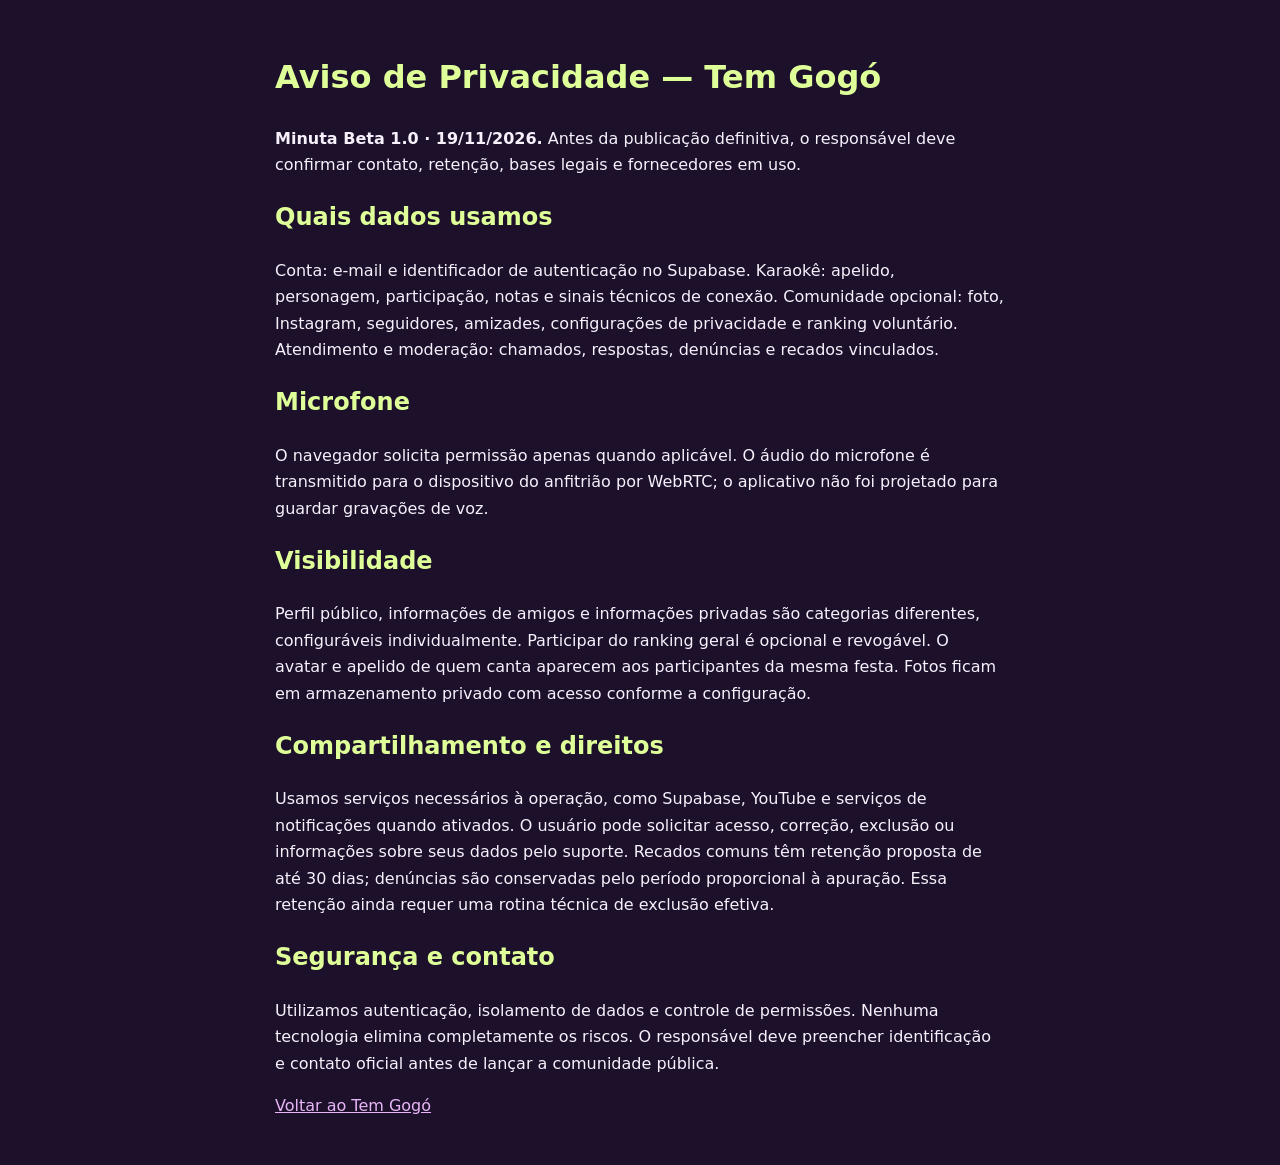
==== privacidade.html @ e73b0701 "Add files via upload" ====
<!doctype html><html lang="pt-BR"><head><meta charset="utf-8"><meta name="viewport" content="width=device-width,initial-scale=1"><title>Tem Gogó · Aviso de Privacidade Beta 1.0</title><style>body{background:#1c102b;color:#f8f0fb;max-width:730px;margin:auto;padding:30px 18px;font:16px/1.65 system-ui}h1,h2{color:#dfff98}a{color:#e8b5f6}</style></head><body><h1>Aviso de Privacidade — Tem Gogó</h1><p><b>Minuta Beta 1.0 · 19/11/2026.</b> Antes da publicação definitiva, o responsável deve confirmar contato, retenção, bases legais e fornecedores em uso.</p><h2>Quais dados usamos</h2><p>Conta: e-mail e identificador de autenticação no Supabase. Karaokê: apelido, personagem, participação, notas e sinais técnicos de conexão. Comunidade opcional: foto, Instagram, seguidores, amizades, configurações de privacidade e ranking voluntário. Atendimento e moderação: chamados, respostas, denúncias e recados vinculados.</p><h2>Microfone</h2><p>O navegador solicita permissão apenas quando aplicável. O áudio do microfone é transmitido para o dispositivo do anfitrião por WebRTC; o aplicativo não foi projetado para guardar gravações de voz.</p><h2>Visibilidade</h2><p>Perfil público, informações de amigos e informações privadas são categorias diferentes, configuráveis individualmente. Participar do ranking geral é opcional e revogável. O avatar e apelido de quem canta aparecem aos participantes da mesma festa. Fotos ficam em armazenamento privado com acesso conforme a configuração.</p><h2>Compartilhamento e direitos</h2><p>Usamos serviços necessários à operação, como Supabase, YouTube e serviços de notificações quando ativados. O usuário pode solicitar acesso, correção, exclusão ou informações sobre seus dados pelo suporte. Recados comuns têm retenção proposta de até 30 dias; denúncias são conservadas pelo período proporcional à apuração. Essa retenção ainda requer uma rotina técnica de exclusão efetiva.</p><h2>Segurança e contato</h2><p>Utilizamos autenticação, isolamento de dados e controle de permissões. Nenhuma tecnologia elimina completamente os riscos. O responsável deve preencher identificação e contato oficial antes de lançar a comunidade pública.</p><p><a href="./index.html">Voltar ao Tem Gogó</a></p></body></html>
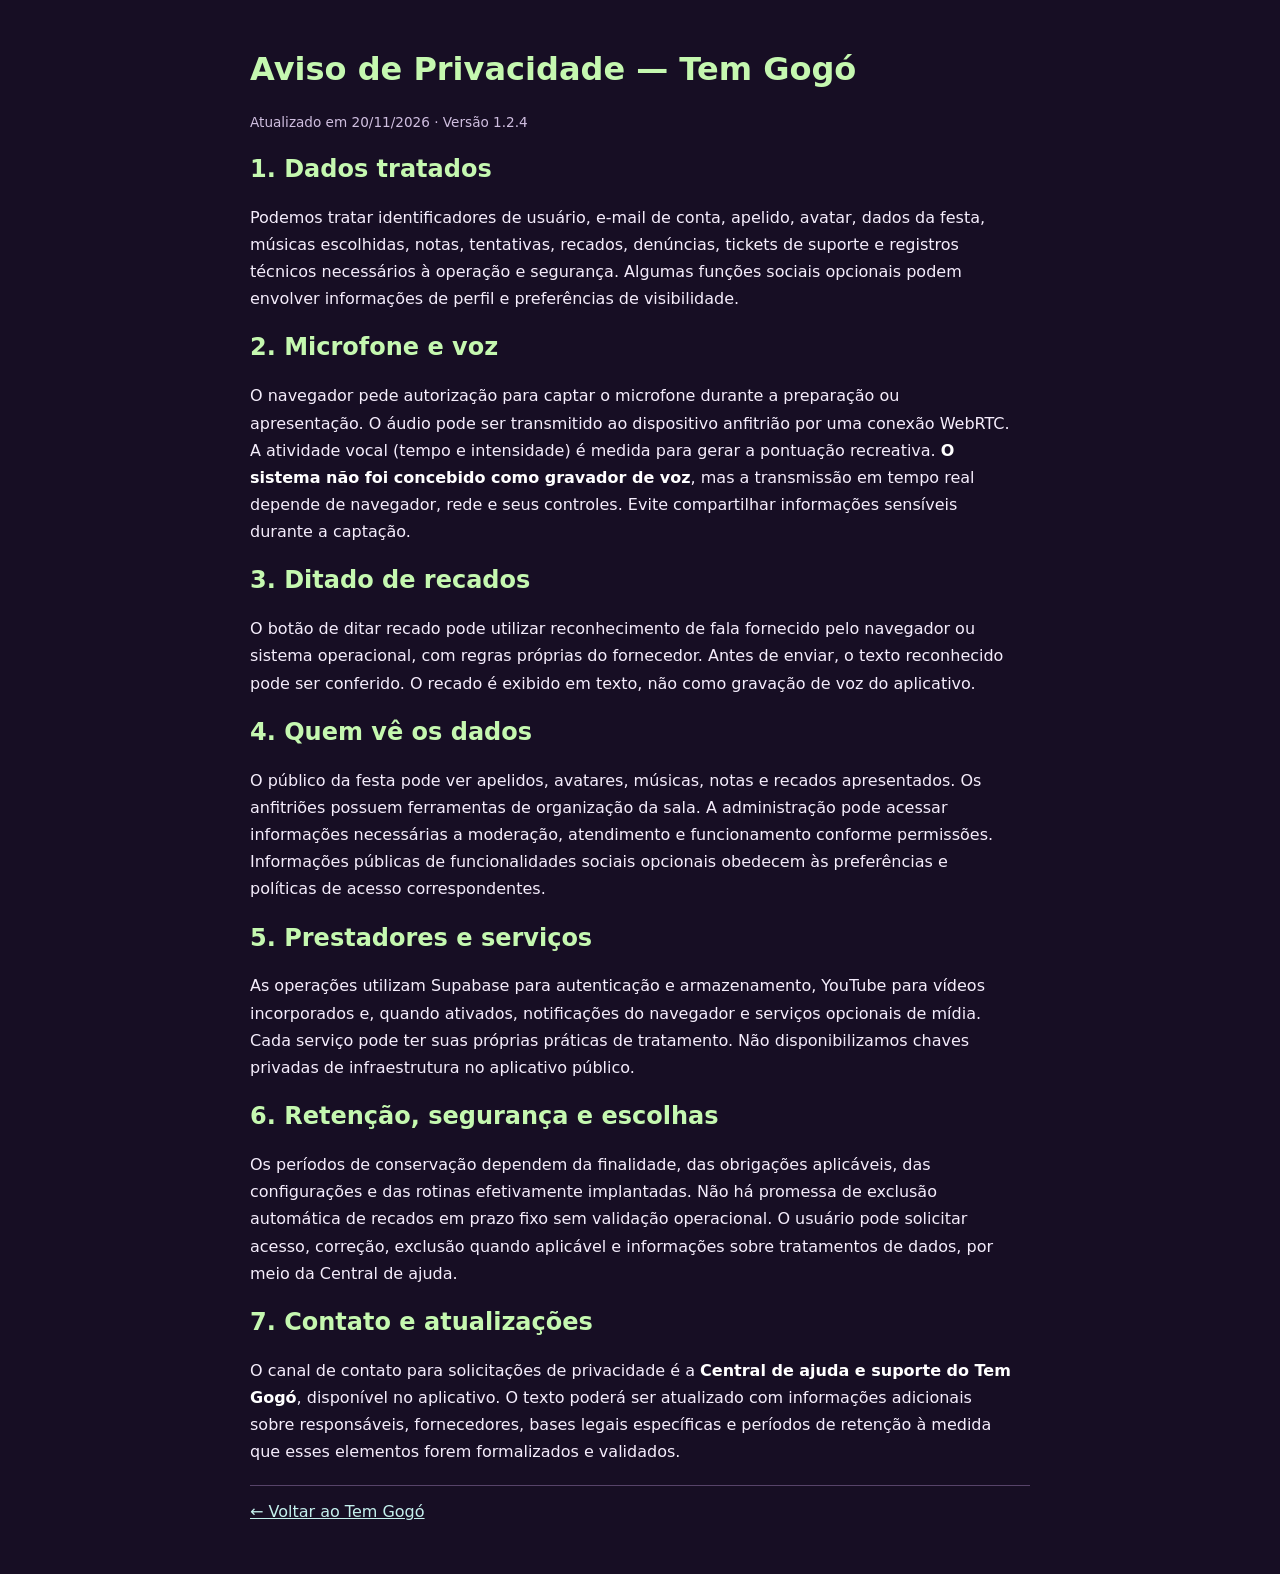
==== commit 5c713163: "Add files via upload" ====
--- a/privacidade.html
+++ b/privacidade.html
@@ -1 +1,7 @@
-<!doctype html><html lang="pt-BR"><head><meta charset="utf-8"><meta name="viewport" content="width=device-width,initial-scale=1"><title>Tem Gogó · Aviso de Privacidade Beta 1.0</title><style>body{background:#1c102b;color:#f8f0fb;max-width:730px;margin:auto;padding:30px 18px;font:16px/1.65 system-ui}h1,h2{color:#dfff98}a{color:#e8b5f6}</style></head><body><h1>Aviso de Privacidade — Tem Gogó</h1><p><b>Minuta Beta 1.0 · 19/11/2026.</b> Antes da publicação definitiva, o responsável deve confirmar contato, retenção, bases legais e fornecedores em uso.</p><h2>Quais dados usamos</h2><p>Conta: e-mail e identificador de autenticação no Supabase. Karaokê: apelido, personagem, participação, notas e sinais técnicos de conexão. Comunidade opcional: foto, Instagram, seguidores, amizades, configurações de privacidade e ranking voluntário. Atendimento e moderação: chamados, respostas, denúncias e recados vinculados.</p><h2>Microfone</h2><p>O navegador solicita permissão apenas quando aplicável. O áudio do microfone é transmitido para o dispositivo do anfitrião por WebRTC; o aplicativo não foi projetado para guardar gravações de voz.</p><h2>Visibilidade</h2><p>Perfil público, informações de amigos e informações privadas são categorias diferentes, configuráveis individualmente. Participar do ranking geral é opcional e revogável. O avatar e apelido de quem canta aparecem aos participantes da mesma festa. Fotos ficam em armazenamento privado com acesso conforme a configuração.</p><h2>Compartilhamento e direitos</h2><p>Usamos serviços necessários à operação, como Supabase, YouTube e serviços de notificações quando ativados. O usuário pode solicitar acesso, correção, exclusão ou informações sobre seus dados pelo suporte. Recados comuns têm retenção proposta de até 30 dias; denúncias são conservadas pelo período proporcional à apuração. Essa retenção ainda requer uma rotina técnica de exclusão efetiva.</p><h2>Segurança e contato</h2><p>Utilizamos autenticação, isolamento de dados e controle de permissões. Nenhuma tecnologia elimina completamente os riscos. O responsável deve preencher identificação e contato oficial antes de lançar a comunidade pública.</p><p><a href="./index.html">Voltar ao Tem Gogó</a></p></body></html>
+<!doctype html><html lang="pt-BR"><head><meta charset="utf-8"><meta name="viewport" content="width=device-width,initial-scale=1"><title>Tem Gogó · Aviso de Privacidade</title><style>body{background:#170e24;color:#f5edfc;max-width:780px;margin:auto;padding:28px 18px;font:16px/1.7 system-ui,-apple-system,sans-serif}h1,h2{color:#c5f8b0;line-height:1.25}a{color:#c4f0ed}p,li{max-width:75ch}.tag{font-size:.85rem;color:#d0bfe0}nav{margin:20px 0;border-top:1px solid #574369;padding-top:12px}strong{color:white}</style></head><body><h1>Aviso de Privacidade — Tem Gogó</h1><p class="tag">Atualizado em 20/11/2026 · Versão 1.2.4</p><h2>1. Dados tratados</h2><p>Podemos tratar identificadores de usuário, e-mail de conta, apelido, avatar, dados da festa, músicas escolhidas, notas, tentativas, recados, denúncias, tickets de suporte e registros técnicos necessários à operação e segurança. Algumas funções sociais opcionais podem envolver informações de perfil e preferências de visibilidade.</p>
+<h2>2. Microfone e voz</h2><p>O navegador pede autorização para captar o microfone durante a preparação ou apresentação. O áudio pode ser transmitido ao dispositivo anfitrião por uma conexão WebRTC. A atividade vocal (tempo e intensidade) é medida para gerar a pontuação recreativa. <strong>O sistema não foi concebido como gravador de voz</strong>, mas a transmissão em tempo real depende de navegador, rede e seus controles. Evite compartilhar informações sensíveis durante a captação.</p>
+<h2>3. Ditado de recados</h2><p>O botão de ditar recado pode utilizar reconhecimento de fala fornecido pelo navegador ou sistema operacional, com regras próprias do fornecedor. Antes de enviar, o texto reconhecido pode ser conferido. O recado é exibido em texto, não como gravação de voz do aplicativo.</p>
+<h2>4. Quem vê os dados</h2><p>O público da festa pode ver apelidos, avatares, músicas, notas e recados apresentados. Os anfitriões possuem ferramentas de organização da sala. A administração pode acessar informações necessárias a moderação, atendimento e funcionamento conforme permissões. Informações públicas de funcionalidades sociais opcionais obedecem às preferências e políticas de acesso correspondentes.</p>
+<h2>5. Prestadores e serviços</h2><p>As operações utilizam Supabase para autenticação e armazenamento, YouTube para vídeos incorporados e, quando ativados, notificações do navegador e serviços opcionais de mídia. Cada serviço pode ter suas próprias práticas de tratamento. Não disponibilizamos chaves privadas de infraestrutura no aplicativo público.</p>
+<h2>6. Retenção, segurança e escolhas</h2><p>Os períodos de conservação dependem da finalidade, das obrigações aplicáveis, das configurações e das rotinas efetivamente implantadas. Não há promessa de exclusão automática de recados em prazo fixo sem validação operacional. O usuário pode solicitar acesso, correção, exclusão quando aplicável e informações sobre tratamentos de dados, por meio da Central de ajuda.</p>
+<h2>7. Contato e atualizações</h2><p>O canal de contato para solicitações de privacidade é a <strong>Central de ajuda e suporte do Tem Gogó</strong>, disponível no aplicativo. O texto poderá ser atualizado com informações adicionais sobre responsáveis, fornecedores, bases legais específicas e períodos de retenção à medida que esses elementos forem formalizados e validados.</p><nav><a href="./index.html">← Voltar ao Tem Gogó</a></nav></body></html>
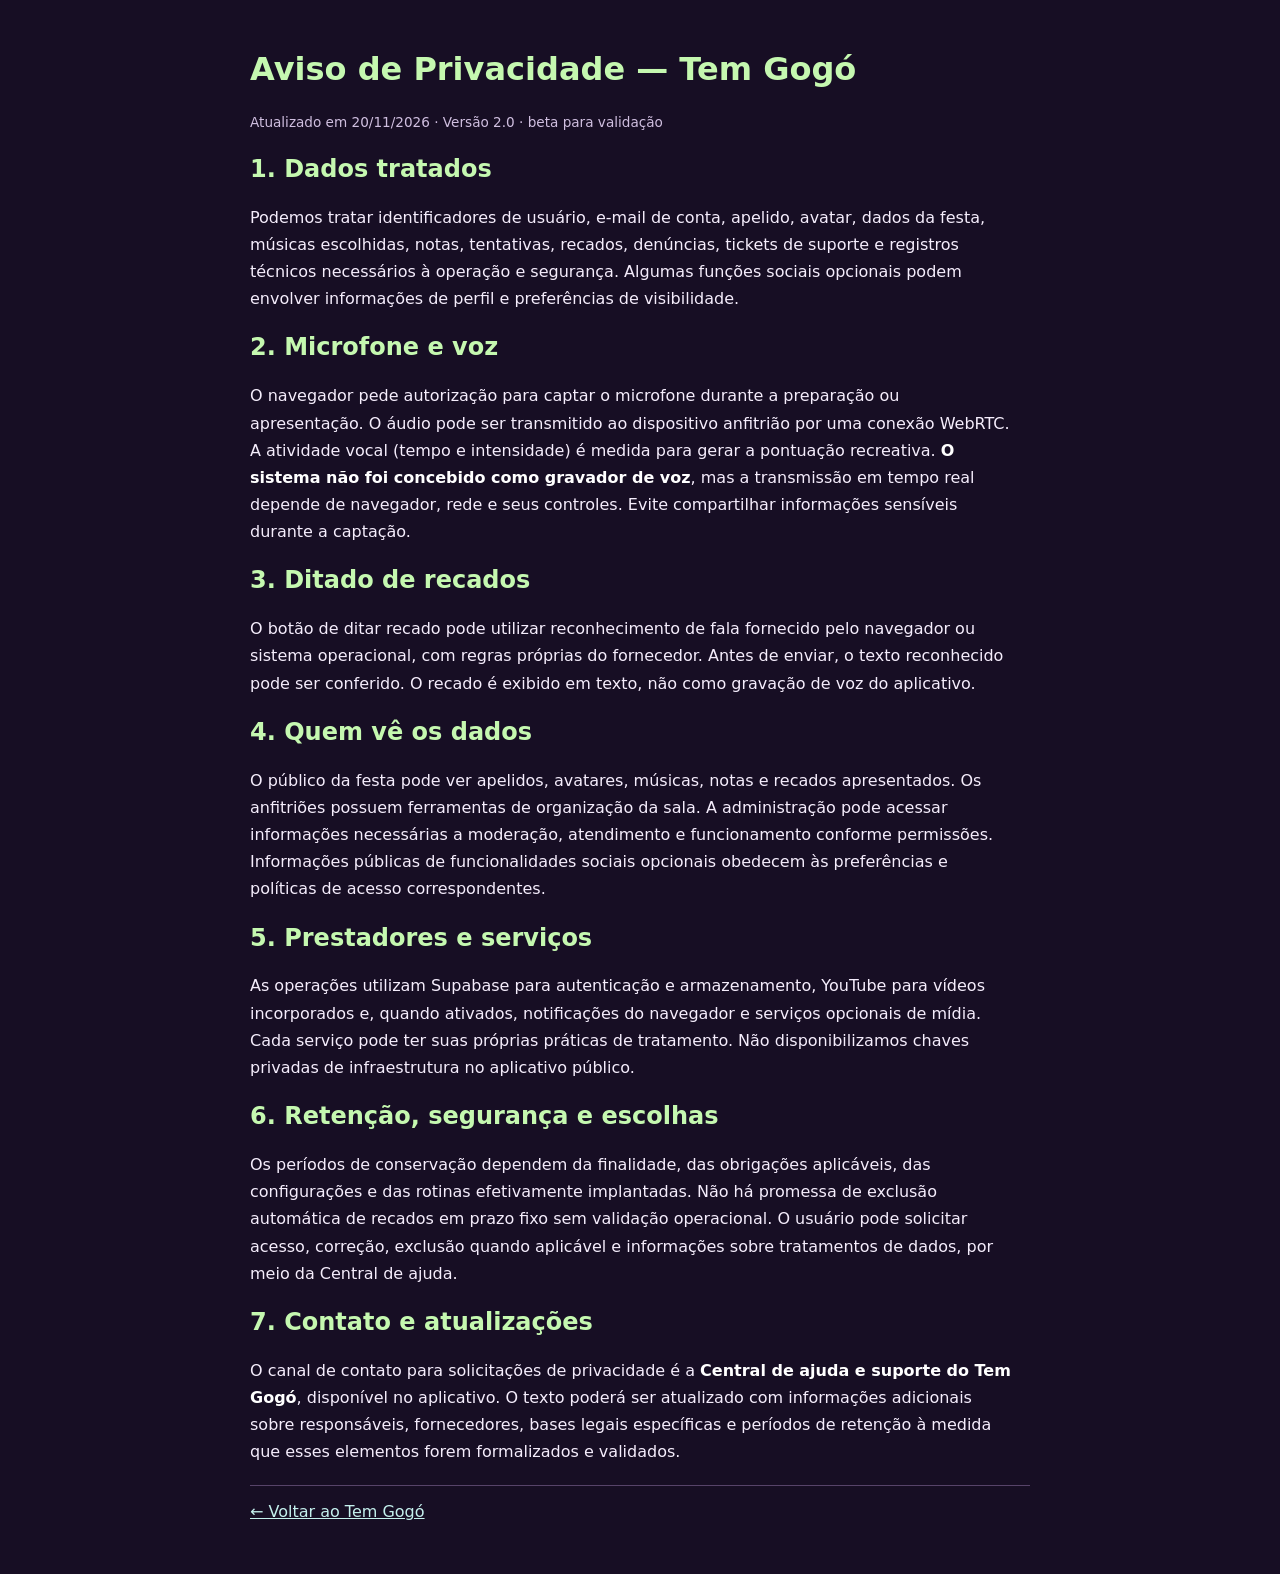
==== commit ac9e4cca: "Add files via upload" ====
--- a/privacidade.html
+++ b/privacidade.html
@@ -1,4 +1,4 @@
-<!doctype html><html lang="pt-BR"><head><meta charset="utf-8"><meta name="viewport" content="width=device-width,initial-scale=1"><title>Tem Gogó · Aviso de Privacidade</title><style>body{background:#170e24;color:#f5edfc;max-width:780px;margin:auto;padding:28px 18px;font:16px/1.7 system-ui,-apple-system,sans-serif}h1,h2{color:#c5f8b0;line-height:1.25}a{color:#c4f0ed}p,li{max-width:75ch}.tag{font-size:.85rem;color:#d0bfe0}nav{margin:20px 0;border-top:1px solid #574369;padding-top:12px}strong{color:white}</style></head><body><h1>Aviso de Privacidade — Tem Gogó</h1><p class="tag">Atualizado em 20/11/2026 · Versão 1.2.4</p><h2>1. Dados tratados</h2><p>Podemos tratar identificadores de usuário, e-mail de conta, apelido, avatar, dados da festa, músicas escolhidas, notas, tentativas, recados, denúncias, tickets de suporte e registros técnicos necessários à operação e segurança. Algumas funções sociais opcionais podem envolver informações de perfil e preferências de visibilidade.</p>
+<!doctype html><html lang="pt-BR"><head><meta charset="utf-8"><meta name="viewport" content="width=device-width,initial-scale=1"><title>Tem Gogó · Aviso de Privacidade</title><style>body{background:#170e24;color:#f5edfc;max-width:780px;margin:auto;padding:28px 18px;font:16px/1.7 system-ui,-apple-system,sans-serif}h1,h2{color:#c5f8b0;line-height:1.25}a{color:#c4f0ed}p,li{max-width:75ch}.tag{font-size:.85rem;color:#d0bfe0}nav{margin:20px 0;border-top:1px solid #574369;padding-top:12px}strong{color:white}</style></head><body><h1>Aviso de Privacidade — Tem Gogó</h1><p class="tag">Atualizado em 20/11/2026 · Versão 2.0 · beta para validação</p><h2>1. Dados tratados</h2><p>Podemos tratar identificadores de usuário, e-mail de conta, apelido, avatar, dados da festa, músicas escolhidas, notas, tentativas, recados, denúncias, tickets de suporte e registros técnicos necessários à operação e segurança. Algumas funções sociais opcionais podem envolver informações de perfil e preferências de visibilidade.</p>
 <h2>2. Microfone e voz</h2><p>O navegador pede autorização para captar o microfone durante a preparação ou apresentação. O áudio pode ser transmitido ao dispositivo anfitrião por uma conexão WebRTC. A atividade vocal (tempo e intensidade) é medida para gerar a pontuação recreativa. <strong>O sistema não foi concebido como gravador de voz</strong>, mas a transmissão em tempo real depende de navegador, rede e seus controles. Evite compartilhar informações sensíveis durante a captação.</p>
 <h2>3. Ditado de recados</h2><p>O botão de ditar recado pode utilizar reconhecimento de fala fornecido pelo navegador ou sistema operacional, com regras próprias do fornecedor. Antes de enviar, o texto reconhecido pode ser conferido. O recado é exibido em texto, não como gravação de voz do aplicativo.</p>
 <h2>4. Quem vê os dados</h2><p>O público da festa pode ver apelidos, avatares, músicas, notas e recados apresentados. Os anfitriões possuem ferramentas de organização da sala. A administração pode acessar informações necessárias a moderação, atendimento e funcionamento conforme permissões. Informações públicas de funcionalidades sociais opcionais obedecem às preferências e políticas de acesso correspondentes.</p>
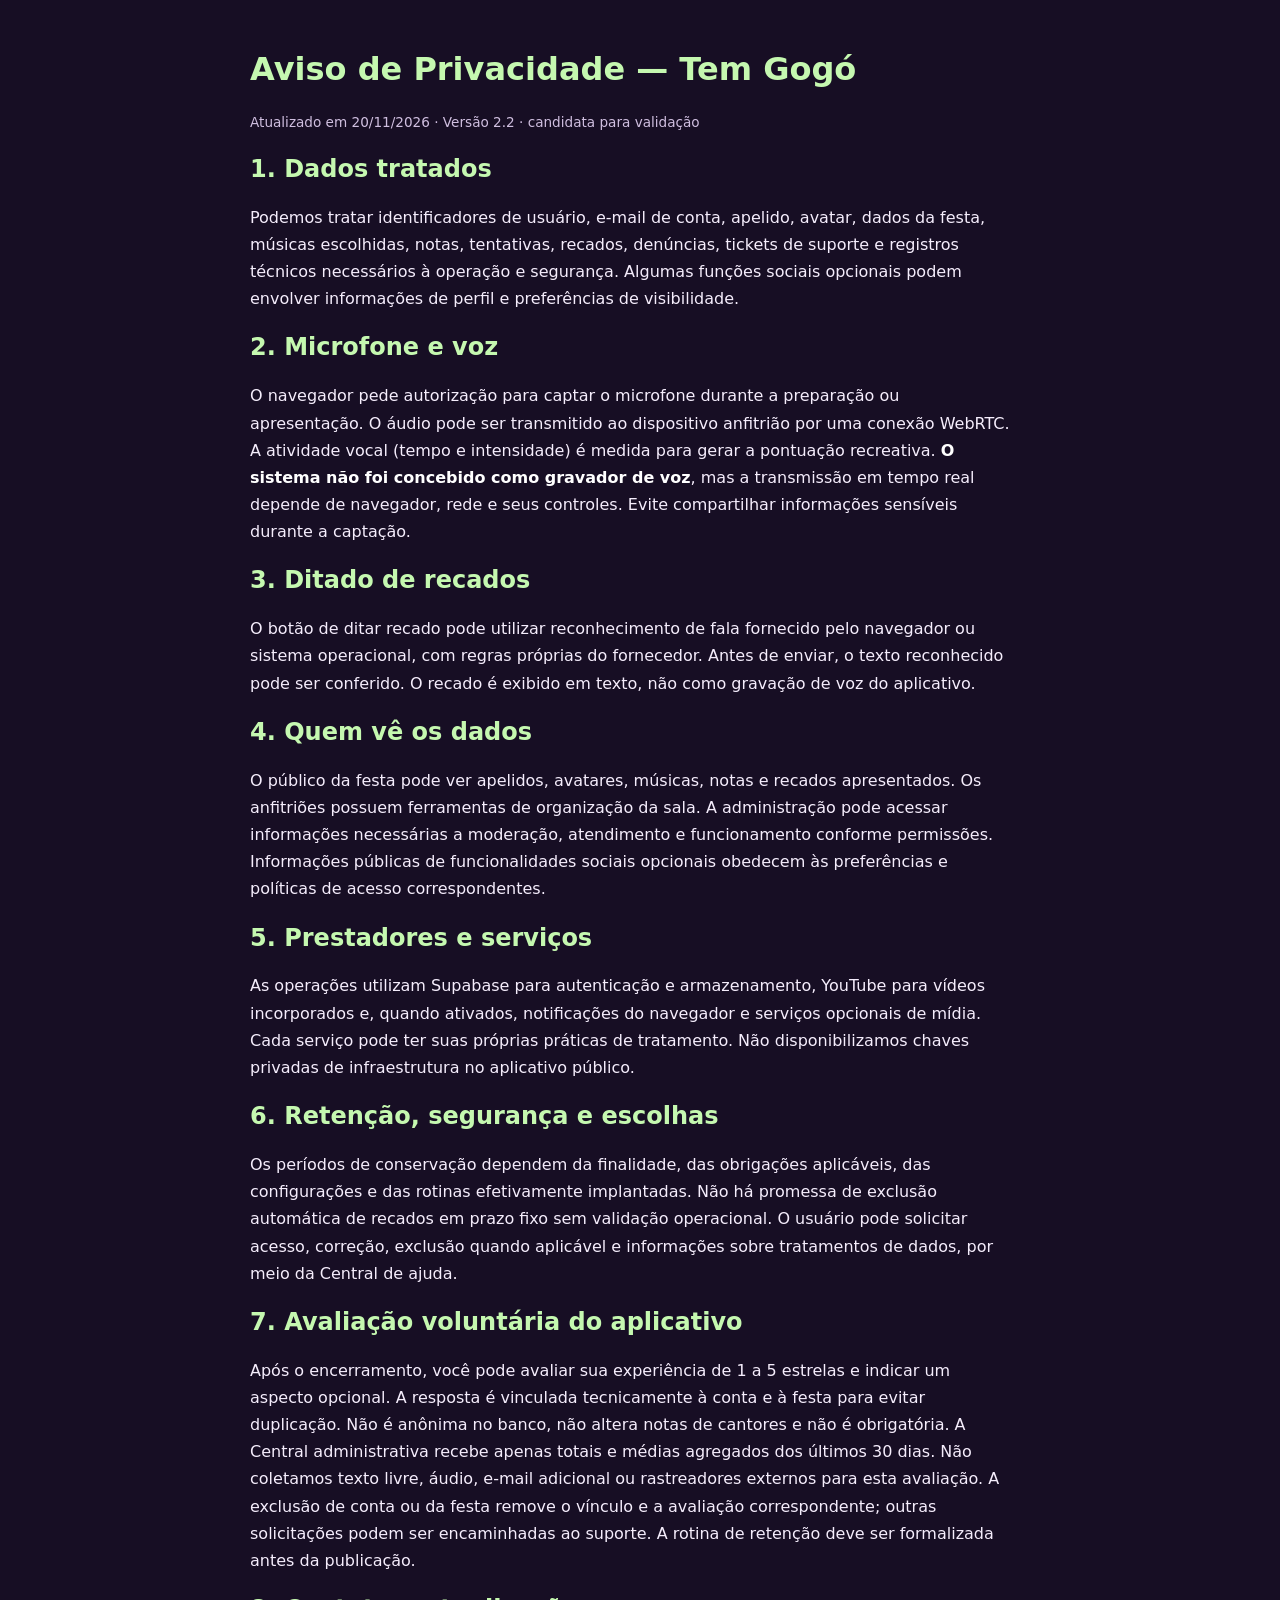
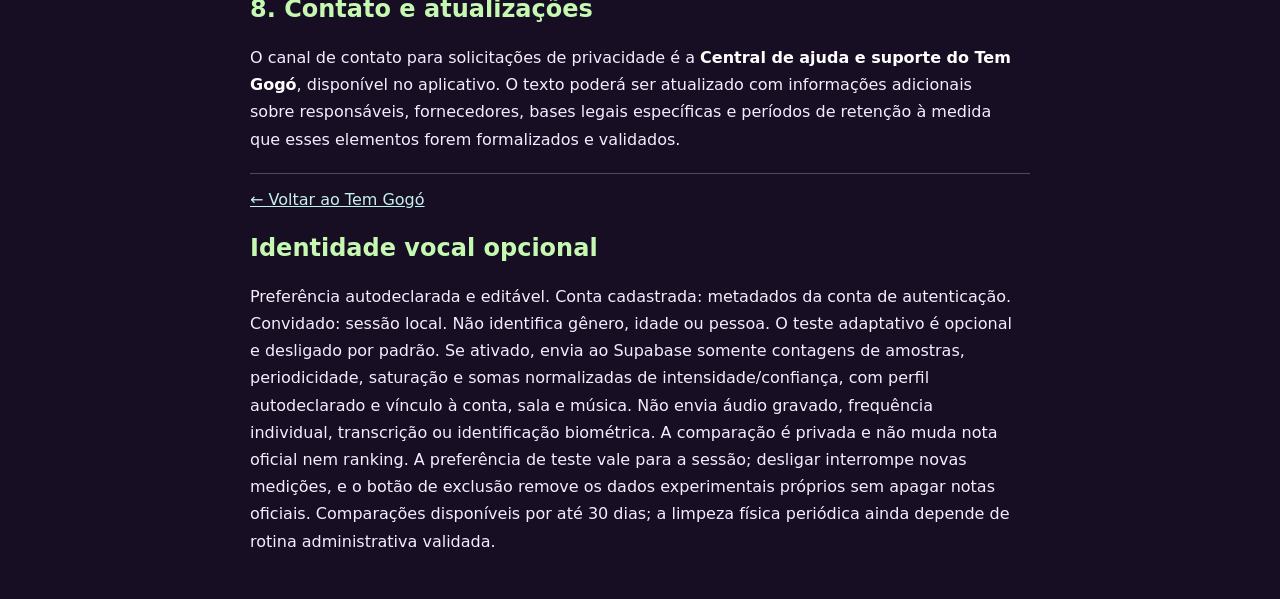
==== commit f125f885: "Add files via upload" ====
--- a/privacidade.html
+++ b/privacidade.html
@@ -1,7 +1,7 @@
-<!doctype html><html lang="pt-BR"><head><meta charset="utf-8"><meta name="viewport" content="width=device-width,initial-scale=1"><title>Tem Gogó · Aviso de Privacidade</title><style>body{background:#170e24;color:#f5edfc;max-width:780px;margin:auto;padding:28px 18px;font:16px/1.7 system-ui,-apple-system,sans-serif}h1,h2{color:#c5f8b0;line-height:1.25}a{color:#c4f0ed}p,li{max-width:75ch}.tag{font-size:.85rem;color:#d0bfe0}nav{margin:20px 0;border-top:1px solid #574369;padding-top:12px}strong{color:white}</style></head><body><h1>Aviso de Privacidade — Tem Gogó</h1><p class="tag">Atualizado em 20/11/2026 · Versão 2.0 · beta para validação</p><h2>1. Dados tratados</h2><p>Podemos tratar identificadores de usuário, e-mail de conta, apelido, avatar, dados da festa, músicas escolhidas, notas, tentativas, recados, denúncias, tickets de suporte e registros técnicos necessários à operação e segurança. Algumas funções sociais opcionais podem envolver informações de perfil e preferências de visibilidade.</p>
+<!doctype html><html lang="pt-BR"><head><meta charset="utf-8"><meta name="viewport" content="width=device-width,initial-scale=1"><title>Tem Gogó · Aviso de Privacidade</title><style>body{background:#170e24;color:#f5edfc;max-width:780px;margin:auto;padding:28px 18px;font:16px/1.7 system-ui,-apple-system,sans-serif}h1,h2{color:#c5f8b0;line-height:1.25}a{color:#c4f0ed}p,li{max-width:75ch}.tag{font-size:.85rem;color:#d0bfe0}nav{margin:20px 0;border-top:1px solid #574369;padding-top:12px}strong{color:white}</style></head><body><h1>Aviso de Privacidade — Tem Gogó</h1><p class="tag">Atualizado em 20/11/2026 · Versão 2.2 · candidata para validação</p><h2>1. Dados tratados</h2><p>Podemos tratar identificadores de usuário, e-mail de conta, apelido, avatar, dados da festa, músicas escolhidas, notas, tentativas, recados, denúncias, tickets de suporte e registros técnicos necessários à operação e segurança. Algumas funções sociais opcionais podem envolver informações de perfil e preferências de visibilidade.</p>
 <h2>2. Microfone e voz</h2><p>O navegador pede autorização para captar o microfone durante a preparação ou apresentação. O áudio pode ser transmitido ao dispositivo anfitrião por uma conexão WebRTC. A atividade vocal (tempo e intensidade) é medida para gerar a pontuação recreativa. <strong>O sistema não foi concebido como gravador de voz</strong>, mas a transmissão em tempo real depende de navegador, rede e seus controles. Evite compartilhar informações sensíveis durante a captação.</p>
 <h2>3. Ditado de recados</h2><p>O botão de ditar recado pode utilizar reconhecimento de fala fornecido pelo navegador ou sistema operacional, com regras próprias do fornecedor. Antes de enviar, o texto reconhecido pode ser conferido. O recado é exibido em texto, não como gravação de voz do aplicativo.</p>
 <h2>4. Quem vê os dados</h2><p>O público da festa pode ver apelidos, avatares, músicas, notas e recados apresentados. Os anfitriões possuem ferramentas de organização da sala. A administração pode acessar informações necessárias a moderação, atendimento e funcionamento conforme permissões. Informações públicas de funcionalidades sociais opcionais obedecem às preferências e políticas de acesso correspondentes.</p>
 <h2>5. Prestadores e serviços</h2><p>As operações utilizam Supabase para autenticação e armazenamento, YouTube para vídeos incorporados e, quando ativados, notificações do navegador e serviços opcionais de mídia. Cada serviço pode ter suas próprias práticas de tratamento. Não disponibilizamos chaves privadas de infraestrutura no aplicativo público.</p>
 <h2>6. Retenção, segurança e escolhas</h2><p>Os períodos de conservação dependem da finalidade, das obrigações aplicáveis, das configurações e das rotinas efetivamente implantadas. Não há promessa de exclusão automática de recados em prazo fixo sem validação operacional. O usuário pode solicitar acesso, correção, exclusão quando aplicável e informações sobre tratamentos de dados, por meio da Central de ajuda.</p>
-<h2>7. Contato e atualizações</h2><p>O canal de contato para solicitações de privacidade é a <strong>Central de ajuda e suporte do Tem Gogó</strong>, disponível no aplicativo. O texto poderá ser atualizado com informações adicionais sobre responsáveis, fornecedores, bases legais específicas e períodos de retenção à medida que esses elementos forem formalizados e validados.</p><nav><a href="./index.html">← Voltar ao Tem Gogó</a></nav></body></html>+<h2>7. Avaliação voluntária do aplicativo</h2><p>Após o encerramento, você pode avaliar sua experiência de 1 a 5 estrelas e indicar um aspecto opcional. A resposta é vinculada tecnicamente à conta e à festa para evitar duplicação. Não é anônima no banco, não altera notas de cantores e não é obrigatória. A Central administrativa recebe apenas totais e médias agregados dos últimos 30 dias. Não coletamos texto livre, áudio, e-mail adicional ou rastreadores externos para esta avaliação. A exclusão de conta ou da festa remove o vínculo e a avaliação correspondente; outras solicitações podem ser encaminhadas ao suporte. A rotina de retenção deve ser formalizada antes da publicação.</p><h2>8. Contato e atualizações</h2><p>O canal de contato para solicitações de privacidade é a <strong>Central de ajuda e suporte do Tem Gogó</strong>, disponível no aplicativo. O texto poderá ser atualizado com informações adicionais sobre responsáveis, fornecedores, bases legais específicas e períodos de retenção à medida que esses elementos forem formalizados e validados.</p><nav><a href="./index.html">← Voltar ao Tem Gogó</a></nav><section><h2>Identidade vocal opcional</h2><p>Preferência autodeclarada e editável. Conta cadastrada: metadados da conta de autenticação. Convidado: sessão local. Não identifica gênero, idade ou pessoa. O teste adaptativo é opcional e desligado por padrão. Se ativado, envia ao Supabase somente contagens de amostras, periodicidade, saturação e somas normalizadas de intensidade/confiança, com perfil autodeclarado e vínculo à conta, sala e música. Não envia áudio gravado, frequência individual, transcrição ou identificação biométrica. A comparação é privada e não muda nota oficial nem ranking. A preferência de teste vale para a sessão; desligar interrompe novas medições, e o botão de exclusão remove os dados experimentais próprios sem apagar notas oficiais. Comparações disponíveis por até 30 dias; a limpeza física periódica ainda depende de rotina administrativa validada.</p></section></body></html>
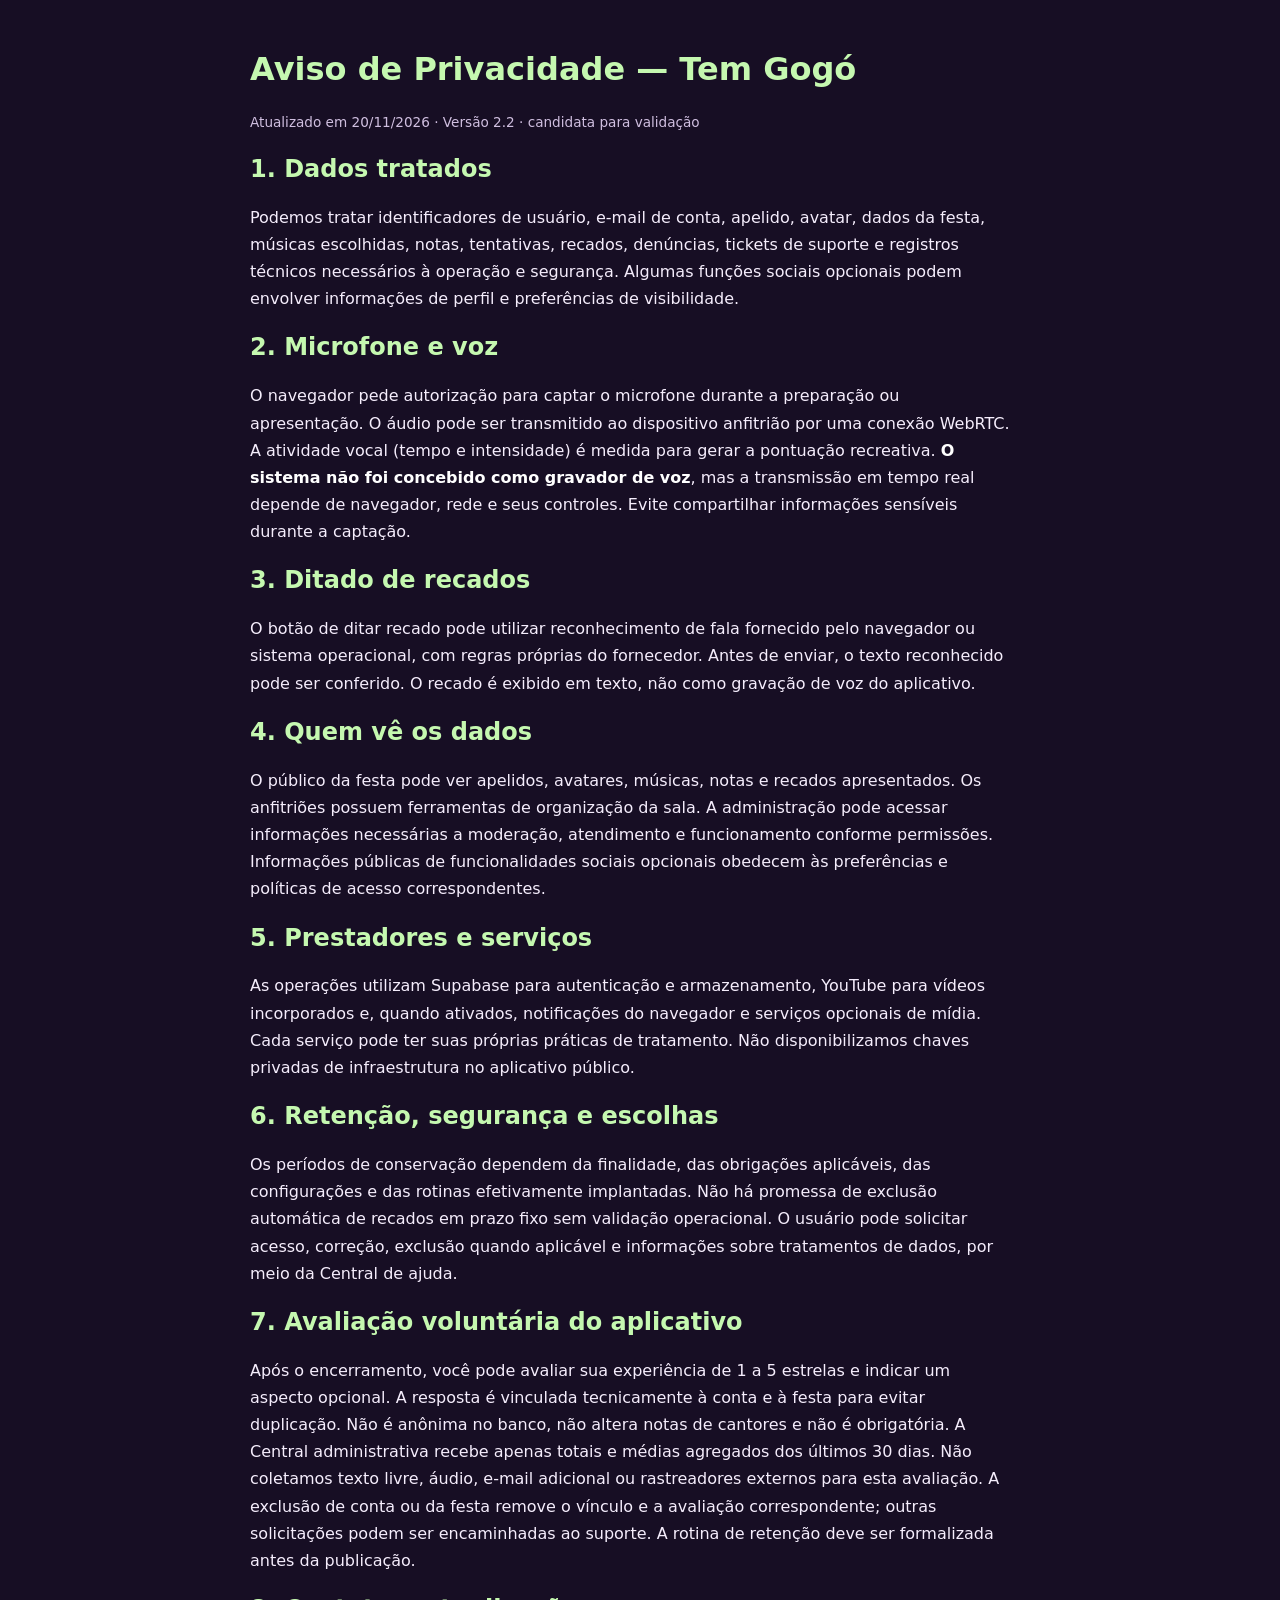
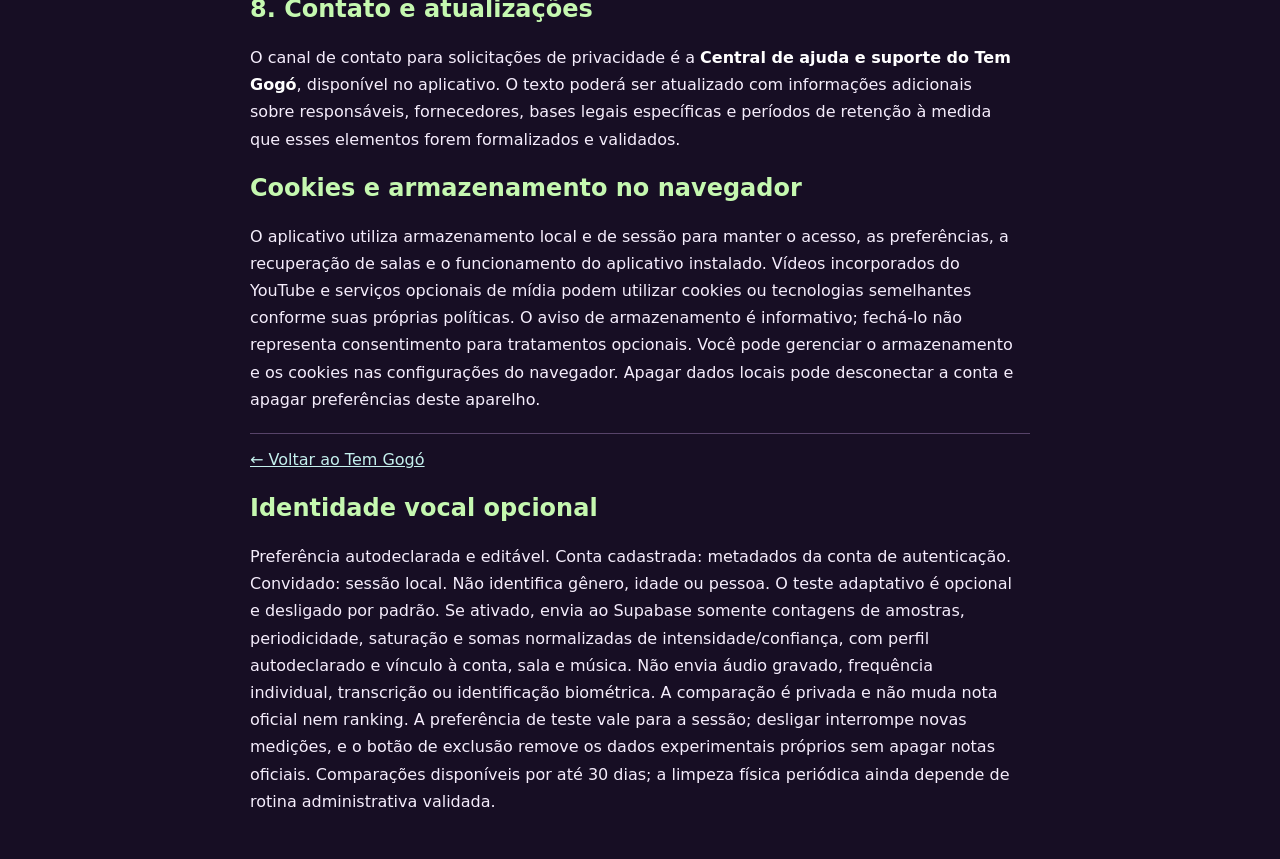
==== commit f0b18096: "R57: iniciar integracao UX, atalhos de sala, navegacao TV e aviso de armazenamento" ====
--- a/privacidade.html
+++ b/privacidade.html
@@ -4,4 +4,4 @@
 <h2>4. Quem vê os dados</h2><p>O público da festa pode ver apelidos, avatares, músicas, notas e recados apresentados. Os anfitriões possuem ferramentas de organização da sala. A administração pode acessar informações necessárias a moderação, atendimento e funcionamento conforme permissões. Informações públicas de funcionalidades sociais opcionais obedecem às preferências e políticas de acesso correspondentes.</p>
 <h2>5. Prestadores e serviços</h2><p>As operações utilizam Supabase para autenticação e armazenamento, YouTube para vídeos incorporados e, quando ativados, notificações do navegador e serviços opcionais de mídia. Cada serviço pode ter suas próprias práticas de tratamento. Não disponibilizamos chaves privadas de infraestrutura no aplicativo público.</p>
 <h2>6. Retenção, segurança e escolhas</h2><p>Os períodos de conservação dependem da finalidade, das obrigações aplicáveis, das configurações e das rotinas efetivamente implantadas. Não há promessa de exclusão automática de recados em prazo fixo sem validação operacional. O usuário pode solicitar acesso, correção, exclusão quando aplicável e informações sobre tratamentos de dados, por meio da Central de ajuda.</p>
-<h2>7. Avaliação voluntária do aplicativo</h2><p>Após o encerramento, você pode avaliar sua experiência de 1 a 5 estrelas e indicar um aspecto opcional. A resposta é vinculada tecnicamente à conta e à festa para evitar duplicação. Não é anônima no banco, não altera notas de cantores e não é obrigatória. A Central administrativa recebe apenas totais e médias agregados dos últimos 30 dias. Não coletamos texto livre, áudio, e-mail adicional ou rastreadores externos para esta avaliação. A exclusão de conta ou da festa remove o vínculo e a avaliação correspondente; outras solicitações podem ser encaminhadas ao suporte. A rotina de retenção deve ser formalizada antes da publicação.</p><h2>8. Contato e atualizações</h2><p>O canal de contato para solicitações de privacidade é a <strong>Central de ajuda e suporte do Tem Gogó</strong>, disponível no aplicativo. O texto poderá ser atualizado com informações adicionais sobre responsáveis, fornecedores, bases legais específicas e períodos de retenção à medida que esses elementos forem formalizados e validados.</p><nav><a href="./index.html">← Voltar ao Tem Gogó</a></nav><section><h2>Identidade vocal opcional</h2><p>Preferência autodeclarada e editável. Conta cadastrada: metadados da conta de autenticação. Convidado: sessão local. Não identifica gênero, idade ou pessoa. O teste adaptativo é opcional e desligado por padrão. Se ativado, envia ao Supabase somente contagens de amostras, periodicidade, saturação e somas normalizadas de intensidade/confiança, com perfil autodeclarado e vínculo à conta, sala e música. Não envia áudio gravado, frequência individual, transcrição ou identificação biométrica. A comparação é privada e não muda nota oficial nem ranking. A preferência de teste vale para a sessão; desligar interrompe novas medições, e o botão de exclusão remove os dados experimentais próprios sem apagar notas oficiais. Comparações disponíveis por até 30 dias; a limpeza física periódica ainda depende de rotina administrativa validada.</p></section></body></html>+<h2>7. Avaliação voluntária do aplicativo</h2><p>Após o encerramento, você pode avaliar sua experiência de 1 a 5 estrelas e indicar um aspecto opcional. A resposta é vinculada tecnicamente à conta e à festa para evitar duplicação. Não é anônima no banco, não altera notas de cantores e não é obrigatória. A Central administrativa recebe apenas totais e médias agregados dos últimos 30 dias. Não coletamos texto livre, áudio, e-mail adicional ou rastreadores externos para esta avaliação. A exclusão de conta ou da festa remove o vínculo e a avaliação correspondente; outras solicitações podem ser encaminhadas ao suporte. A rotina de retenção deve ser formalizada antes da publicação.</p><h2>8. Contato e atualizações</h2><p>O canal de contato para solicitações de privacidade é a <strong>Central de ajuda e suporte do Tem Gogó</strong>, disponível no aplicativo. O texto poderá ser atualizado com informações adicionais sobre responsáveis, fornecedores, bases legais específicas e períodos de retenção à medida que esses elementos forem formalizados e validados.</p><section id="cookies"><h2>Cookies e armazenamento no navegador</h2><p>O aplicativo utiliza armazenamento local e de sessão para manter o acesso, as preferências, a recuperação de salas e o funcionamento do aplicativo instalado. Vídeos incorporados do YouTube e serviços opcionais de mídia podem utilizar cookies ou tecnologias semelhantes conforme suas próprias políticas. O aviso de armazenamento é informativo; fechá-lo não representa consentimento para tratamentos opcionais. Você pode gerenciar o armazenamento e os cookies nas configurações do navegador. Apagar dados locais pode desconectar a conta e apagar preferências deste aparelho.</p></section><nav><a href="./index.html">← Voltar ao Tem Gogó</a></nav><section><h2>Identidade vocal opcional</h2><p>Preferência autodeclarada e editável. Conta cadastrada: metadados da conta de autenticação. Convidado: sessão local. Não identifica gênero, idade ou pessoa. O teste adaptativo é opcional e desligado por padrão. Se ativado, envia ao Supabase somente contagens de amostras, periodicidade, saturação e somas normalizadas de intensidade/confiança, com perfil autodeclarado e vínculo à conta, sala e música. Não envia áudio gravado, frequência individual, transcrição ou identificação biométrica. A comparação é privada e não muda nota oficial nem ranking. A preferência de teste vale para a sessão; desligar interrompe novas medições, e o botão de exclusão remove os dados experimentais próprios sem apagar notas oficiais. Comparações disponíveis por até 30 dias; a limpeza física periódica ainda depende de rotina administrativa validada.</p></section></body></html>
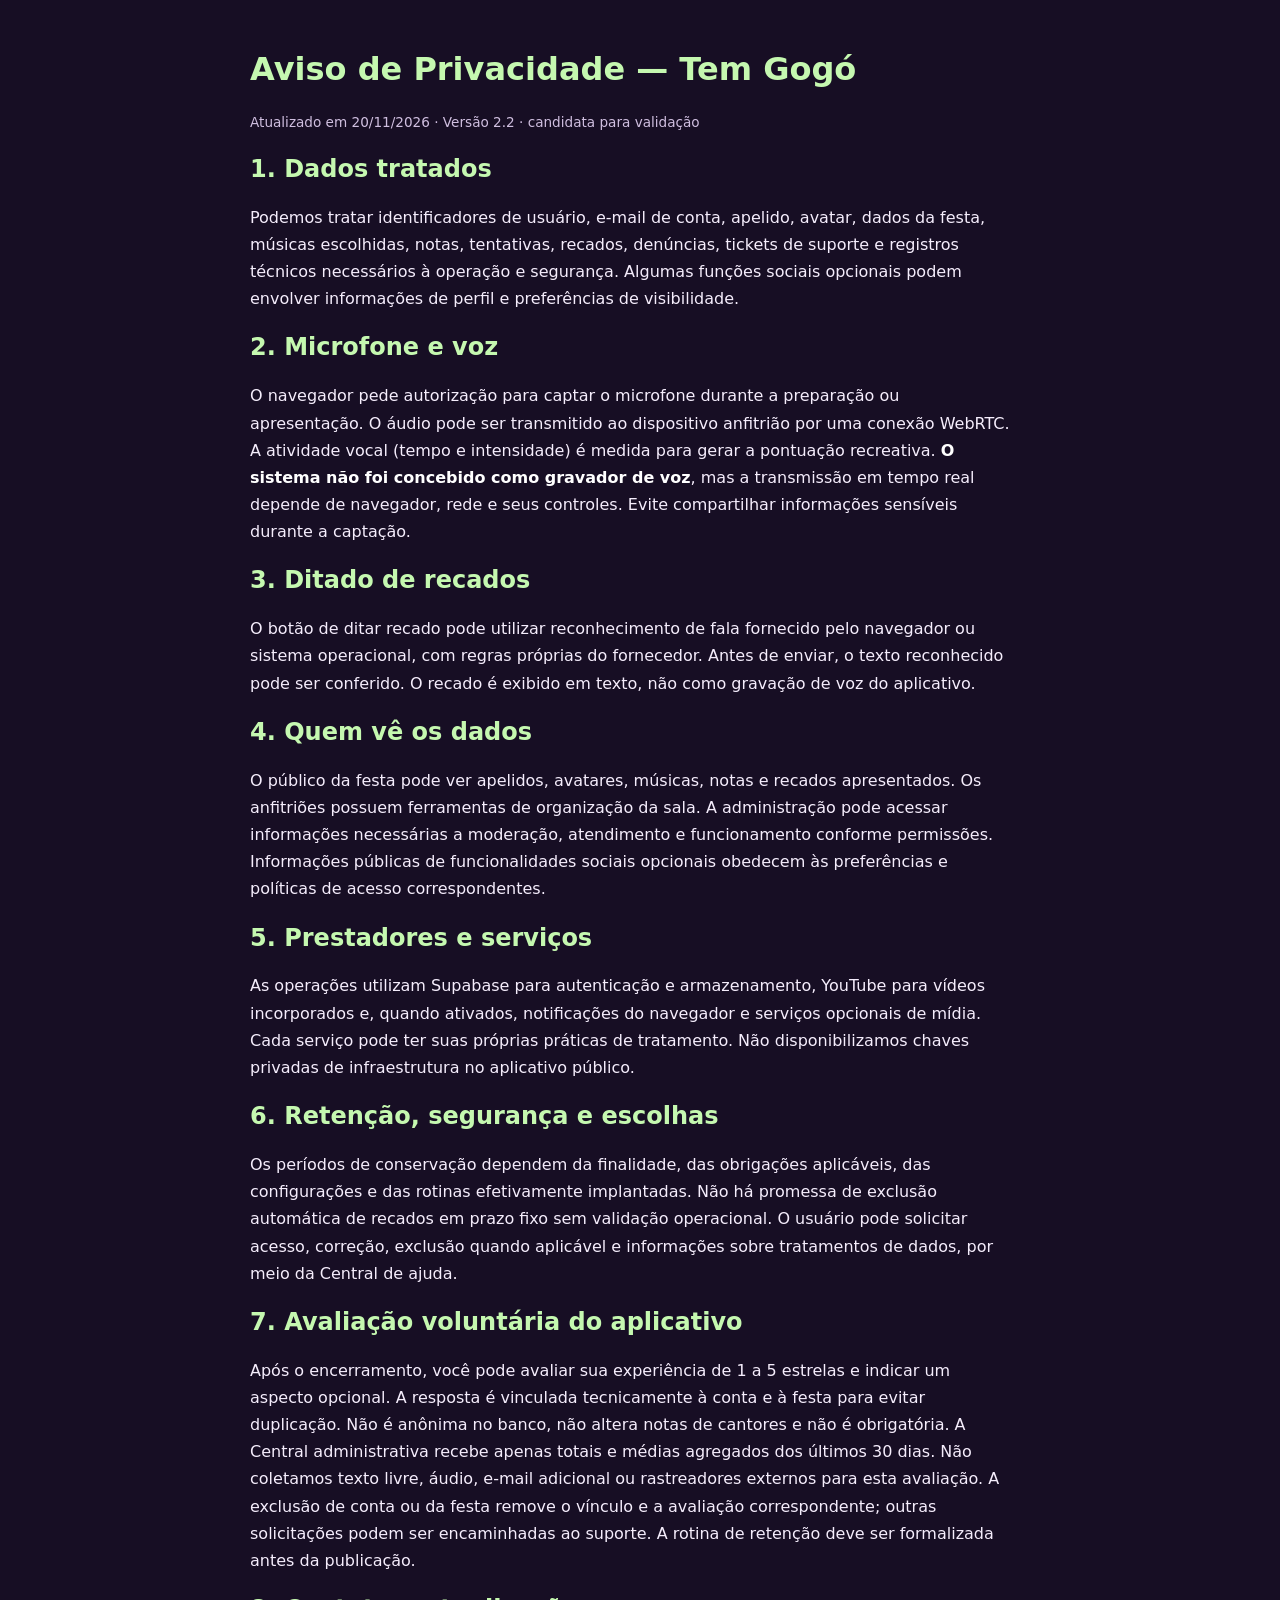
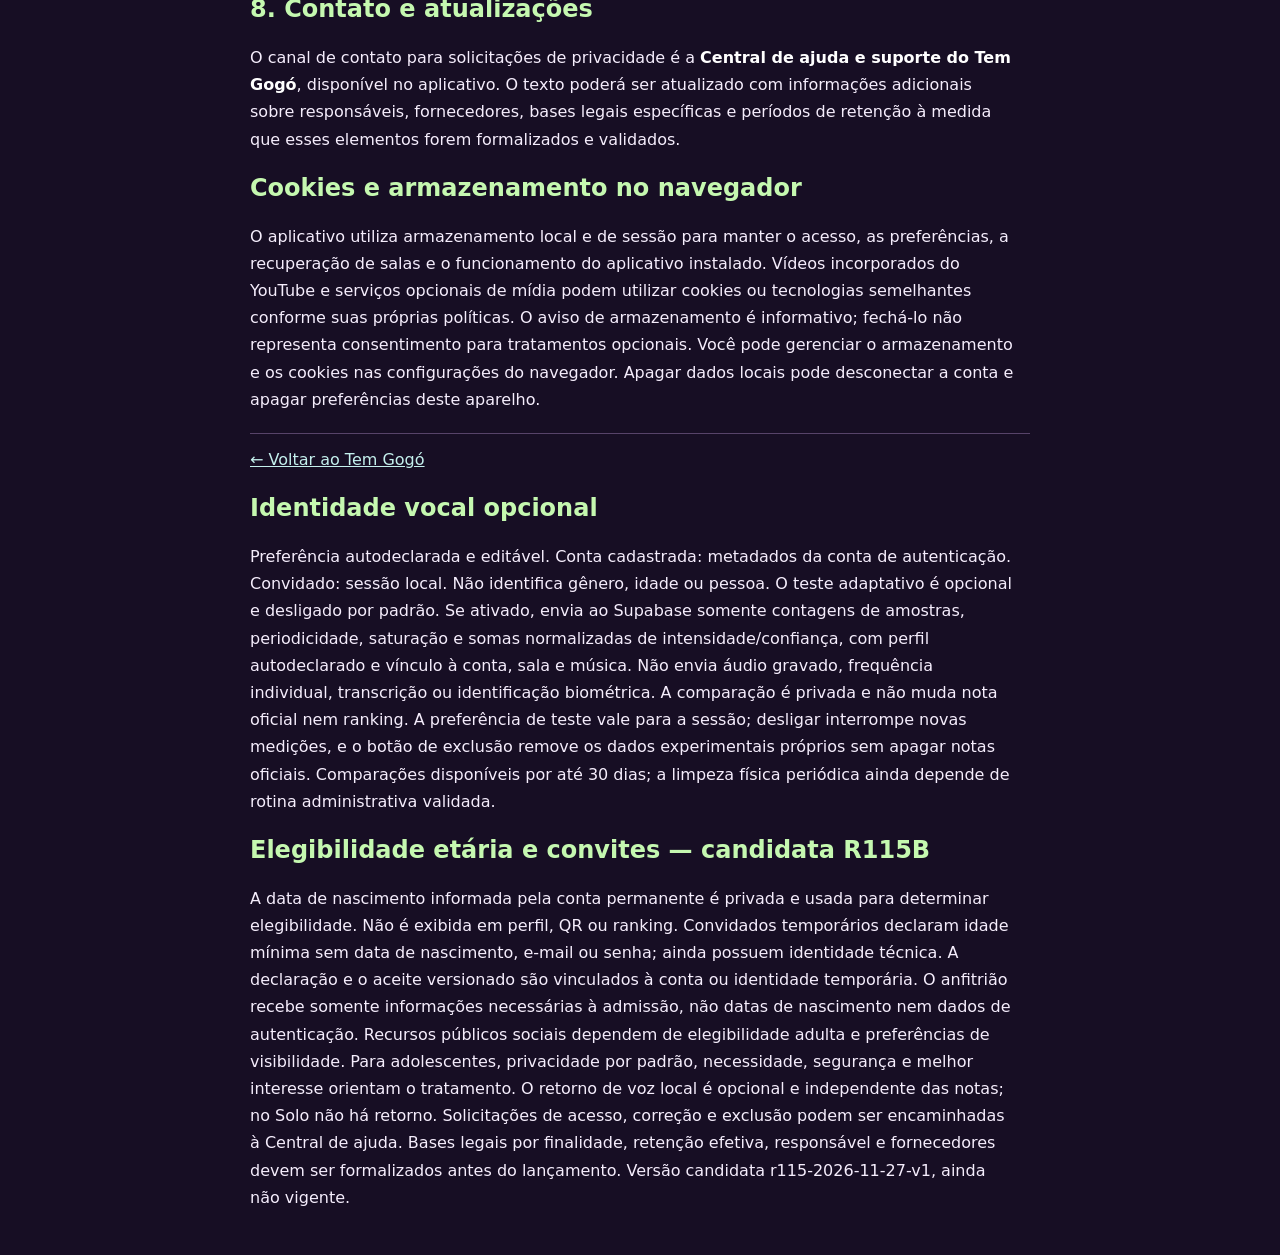
==== commit 7fb8bf9d: "R115B: wire access and battle invitation flows behind disabled flag; candidate legal and cache" ====
--- a/privacidade.html
+++ b/privacidade.html
@@ -4,4 +4,4 @@
 <h2>4. Quem vê os dados</h2><p>O público da festa pode ver apelidos, avatares, músicas, notas e recados apresentados. Os anfitriões possuem ferramentas de organização da sala. A administração pode acessar informações necessárias a moderação, atendimento e funcionamento conforme permissões. Informações públicas de funcionalidades sociais opcionais obedecem às preferências e políticas de acesso correspondentes.</p>
 <h2>5. Prestadores e serviços</h2><p>As operações utilizam Supabase para autenticação e armazenamento, YouTube para vídeos incorporados e, quando ativados, notificações do navegador e serviços opcionais de mídia. Cada serviço pode ter suas próprias práticas de tratamento. Não disponibilizamos chaves privadas de infraestrutura no aplicativo público.</p>
 <h2>6. Retenção, segurança e escolhas</h2><p>Os períodos de conservação dependem da finalidade, das obrigações aplicáveis, das configurações e das rotinas efetivamente implantadas. Não há promessa de exclusão automática de recados em prazo fixo sem validação operacional. O usuário pode solicitar acesso, correção, exclusão quando aplicável e informações sobre tratamentos de dados, por meio da Central de ajuda.</p>
-<h2>7. Avaliação voluntária do aplicativo</h2><p>Após o encerramento, você pode avaliar sua experiência de 1 a 5 estrelas e indicar um aspecto opcional. A resposta é vinculada tecnicamente à conta e à festa para evitar duplicação. Não é anônima no banco, não altera notas de cantores e não é obrigatória. A Central administrativa recebe apenas totais e médias agregados dos últimos 30 dias. Não coletamos texto livre, áudio, e-mail adicional ou rastreadores externos para esta avaliação. A exclusão de conta ou da festa remove o vínculo e a avaliação correspondente; outras solicitações podem ser encaminhadas ao suporte. A rotina de retenção deve ser formalizada antes da publicação.</p><h2>8. Contato e atualizações</h2><p>O canal de contato para solicitações de privacidade é a <strong>Central de ajuda e suporte do Tem Gogó</strong>, disponível no aplicativo. O texto poderá ser atualizado com informações adicionais sobre responsáveis, fornecedores, bases legais específicas e períodos de retenção à medida que esses elementos forem formalizados e validados.</p><section id="cookies"><h2>Cookies e armazenamento no navegador</h2><p>O aplicativo utiliza armazenamento local e de sessão para manter o acesso, as preferências, a recuperação de salas e o funcionamento do aplicativo instalado. Vídeos incorporados do YouTube e serviços opcionais de mídia podem utilizar cookies ou tecnologias semelhantes conforme suas próprias políticas. O aviso de armazenamento é informativo; fechá-lo não representa consentimento para tratamentos opcionais. Você pode gerenciar o armazenamento e os cookies nas configurações do navegador. Apagar dados locais pode desconectar a conta e apagar preferências deste aparelho.</p></section><nav><a href="./index.html">← Voltar ao Tem Gogó</a></nav><section><h2>Identidade vocal opcional</h2><p>Preferência autodeclarada e editável. Conta cadastrada: metadados da conta de autenticação. Convidado: sessão local. Não identifica gênero, idade ou pessoa. O teste adaptativo é opcional e desligado por padrão. Se ativado, envia ao Supabase somente contagens de amostras, periodicidade, saturação e somas normalizadas de intensidade/confiança, com perfil autodeclarado e vínculo à conta, sala e música. Não envia áudio gravado, frequência individual, transcrição ou identificação biométrica. A comparação é privada e não muda nota oficial nem ranking. A preferência de teste vale para a sessão; desligar interrompe novas medições, e o botão de exclusão remove os dados experimentais próprios sem apagar notas oficiais. Comparações disponíveis por até 30 dias; a limpeza física periódica ainda depende de rotina administrativa validada.</p></section></body></html>+<h2>7. Avaliação voluntária do aplicativo</h2><p>Após o encerramento, você pode avaliar sua experiência de 1 a 5 estrelas e indicar um aspecto opcional. A resposta é vinculada tecnicamente à conta e à festa para evitar duplicação. Não é anônima no banco, não altera notas de cantores e não é obrigatória. A Central administrativa recebe apenas totais e médias agregados dos últimos 30 dias. Não coletamos texto livre, áudio, e-mail adicional ou rastreadores externos para esta avaliação. A exclusão de conta ou da festa remove o vínculo e a avaliação correspondente; outras solicitações podem ser encaminhadas ao suporte. A rotina de retenção deve ser formalizada antes da publicação.</p><h2>8. Contato e atualizações</h2><p>O canal de contato para solicitações de privacidade é a <strong>Central de ajuda e suporte do Tem Gogó</strong>, disponível no aplicativo. O texto poderá ser atualizado com informações adicionais sobre responsáveis, fornecedores, bases legais específicas e períodos de retenção à medida que esses elementos forem formalizados e validados.</p><section id="cookies"><h2>Cookies e armazenamento no navegador</h2><p>O aplicativo utiliza armazenamento local e de sessão para manter o acesso, as preferências, a recuperação de salas e o funcionamento do aplicativo instalado. Vídeos incorporados do YouTube e serviços opcionais de mídia podem utilizar cookies ou tecnologias semelhantes conforme suas próprias políticas. O aviso de armazenamento é informativo; fechá-lo não representa consentimento para tratamentos opcionais. Você pode gerenciar o armazenamento e os cookies nas configurações do navegador. Apagar dados locais pode desconectar a conta e apagar preferências deste aparelho.</p></section><nav><a href="./index.html">← Voltar ao Tem Gogó</a></nav><section><h2>Identidade vocal opcional</h2><p>Preferência autodeclarada e editável. Conta cadastrada: metadados da conta de autenticação. Convidado: sessão local. Não identifica gênero, idade ou pessoa. O teste adaptativo é opcional e desligado por padrão. Se ativado, envia ao Supabase somente contagens de amostras, periodicidade, saturação e somas normalizadas de intensidade/confiança, com perfil autodeclarado e vínculo à conta, sala e música. Não envia áudio gravado, frequência individual, transcrição ou identificação biométrica. A comparação é privada e não muda nota oficial nem ranking. A preferência de teste vale para a sessão; desligar interrompe novas medições, e o botão de exclusão remove os dados experimentais próprios sem apagar notas oficiais. Comparações disponíveis por até 30 dias; a limpeza física periódica ainda depende de rotina administrativa validada.</p></section><section><h2>Elegibilidade etária e convites — candidata R115B</h2><p>A data de nascimento informada pela conta permanente é privada e usada para determinar elegibilidade. Não é exibida em perfil, QR ou ranking. Convidados temporários declaram idade mínima sem data de nascimento, e-mail ou senha; ainda possuem identidade técnica. A declaração e o aceite versionado são vinculados à conta ou identidade temporária. O anfitrião recebe somente informações necessárias à admissão, não datas de nascimento nem dados de autenticação. Recursos públicos sociais dependem de elegibilidade adulta e preferências de visibilidade. Para adolescentes, privacidade por padrão, necessidade, segurança e melhor interesse orientam o tratamento. O retorno de voz local é opcional e independente das notas; no Solo não há retorno. Solicitações de acesso, correção e exclusão podem ser encaminhadas à Central de ajuda. Bases legais por finalidade, retenção efetiva, responsável e fornecedores devem ser formalizados antes do lançamento. Versão candidata r115-2026-11-27-v1, ainda não vigente.</p></section></body></html>
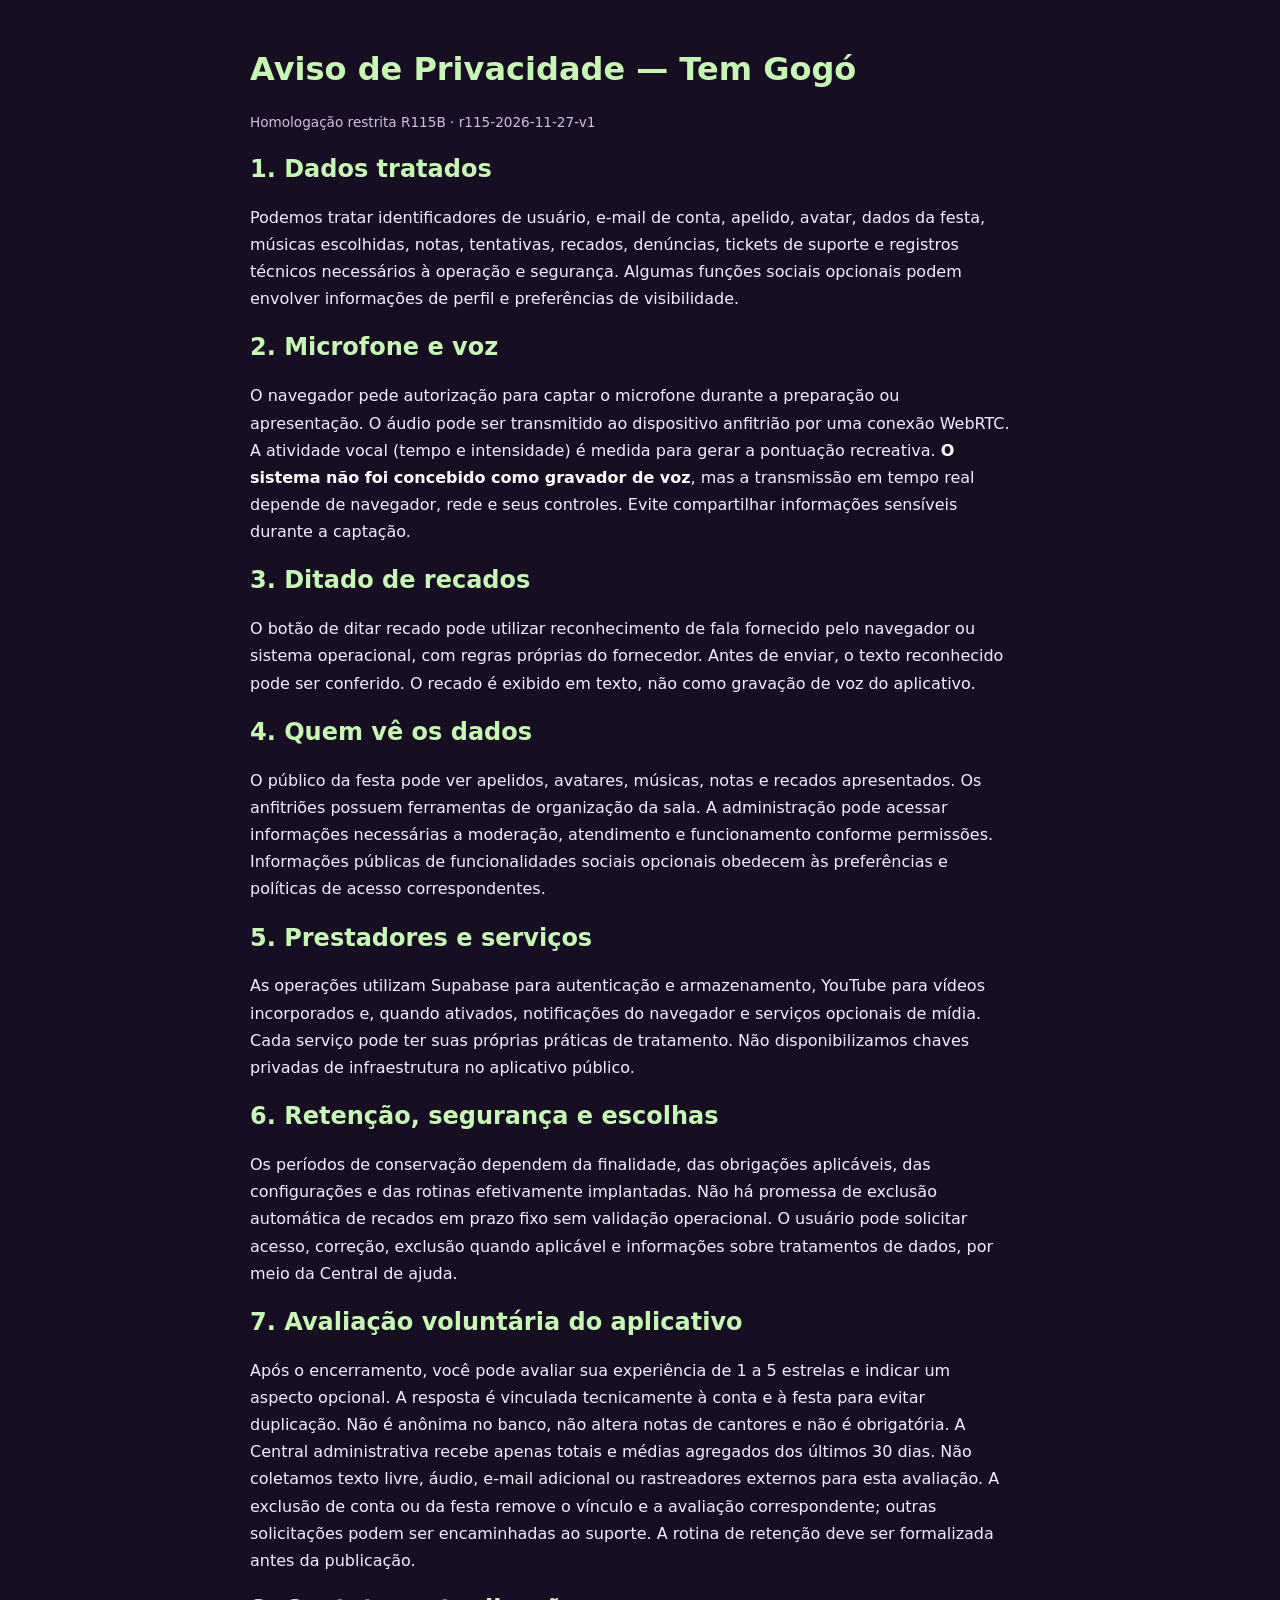
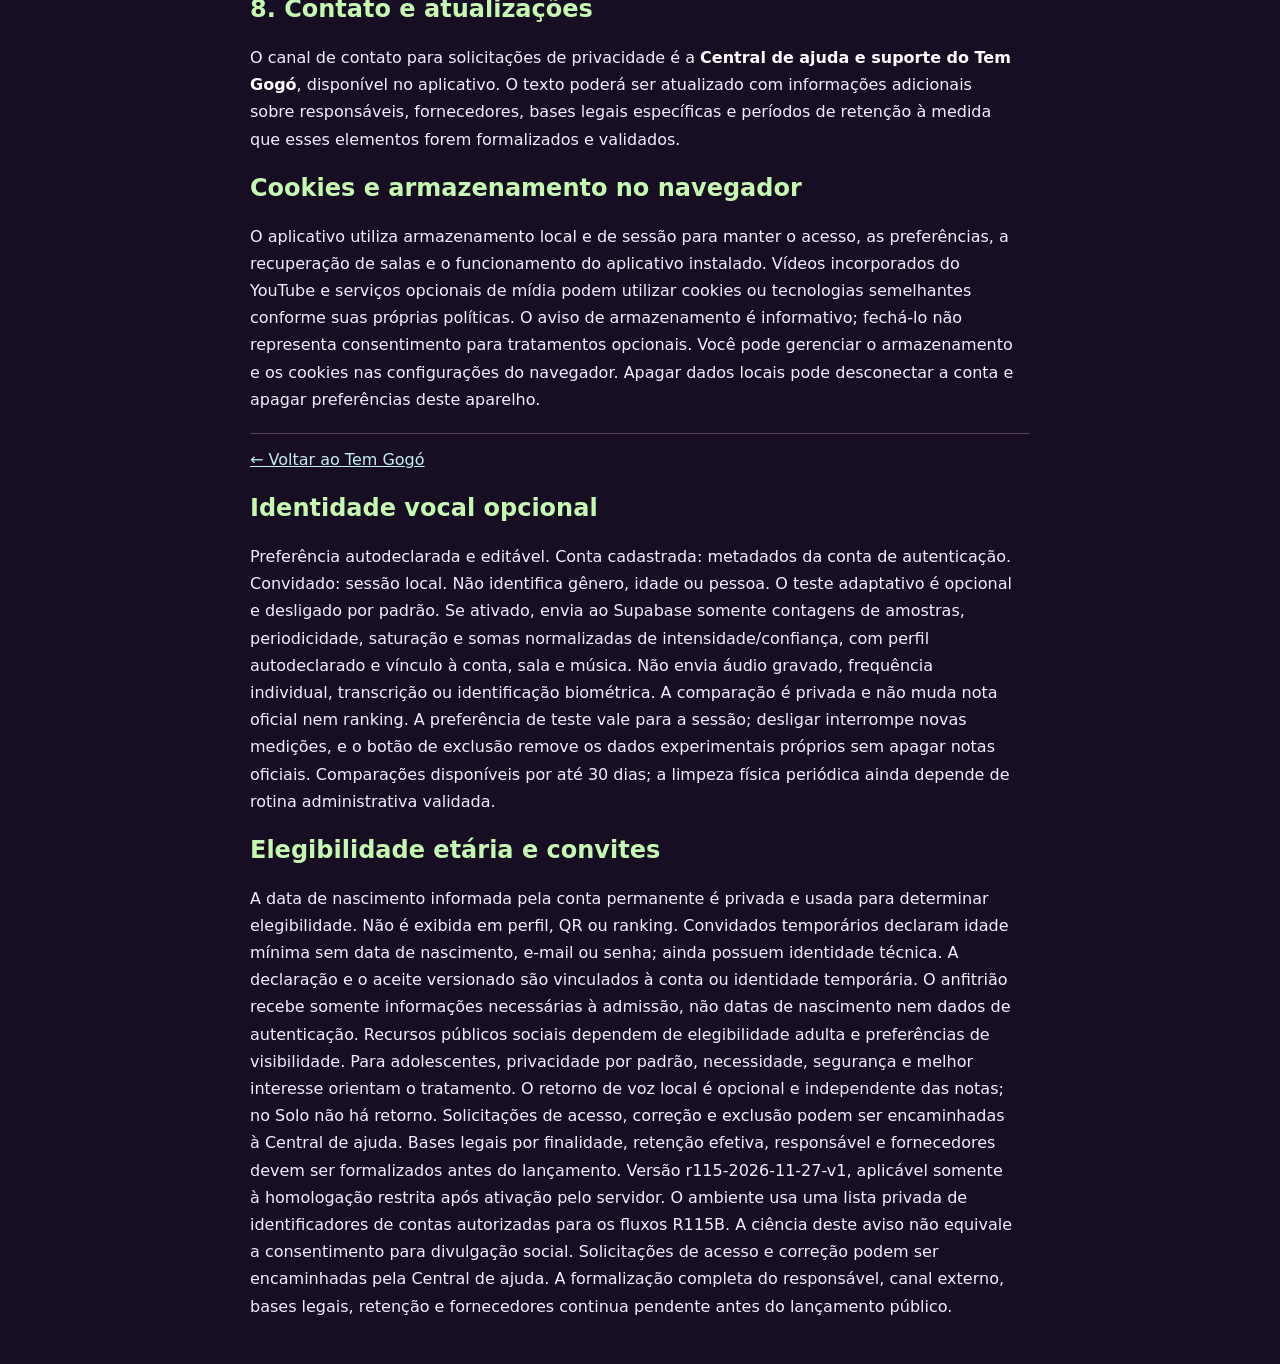
==== commit 1a404eef: "R115B QA1: restricted homologation client and versioned QA terms; deploy only after SQL119 cutover r" ====
--- a/privacidade.html
+++ b/privacidade.html
@@ -1,7 +1,7 @@
-<!doctype html><html lang="pt-BR"><head><meta charset="utf-8"><meta name="viewport" content="width=device-width,initial-scale=1"><title>Tem Gogó · Aviso de Privacidade</title><style>body{background:#170e24;color:#f5edfc;max-width:780px;margin:auto;padding:28px 18px;font:16px/1.7 system-ui,-apple-system,sans-serif}h1,h2{color:#c5f8b0;line-height:1.25}a{color:#c4f0ed}p,li{max-width:75ch}.tag{font-size:.85rem;color:#d0bfe0}nav{margin:20px 0;border-top:1px solid #574369;padding-top:12px}strong{color:white}</style></head><body><h1>Aviso de Privacidade — Tem Gogó</h1><p class="tag">Atualizado em 20/11/2026 · Versão 2.2 · candidata para validação</p><h2>1. Dados tratados</h2><p>Podemos tratar identificadores de usuário, e-mail de conta, apelido, avatar, dados da festa, músicas escolhidas, notas, tentativas, recados, denúncias, tickets de suporte e registros técnicos necessários à operação e segurança. Algumas funções sociais opcionais podem envolver informações de perfil e preferências de visibilidade.</p>
+<!doctype html><html lang="pt-BR"><head><meta charset="utf-8"><meta name="viewport" content="width=device-width,initial-scale=1"><title>Tem Gogó · Aviso de Privacidade</title><style>body{background:#170e24;color:#f5edfc;max-width:780px;margin:auto;padding:28px 18px;font:16px/1.7 system-ui,-apple-system,sans-serif}h1,h2{color:#c5f8b0;line-height:1.25}a{color:#c4f0ed}p,li{max-width:75ch}.tag{font-size:.85rem;color:#d0bfe0}nav{margin:20px 0;border-top:1px solid #574369;padding-top:12px}strong{color:white}</style></head><body><h1>Aviso de Privacidade — Tem Gogó</h1><p class="tag">Homologação restrita R115B · r115-2026-11-27-v1</p><h2>1. Dados tratados</h2><p>Podemos tratar identificadores de usuário, e-mail de conta, apelido, avatar, dados da festa, músicas escolhidas, notas, tentativas, recados, denúncias, tickets de suporte e registros técnicos necessários à operação e segurança. Algumas funções sociais opcionais podem envolver informações de perfil e preferências de visibilidade.</p>
 <h2>2. Microfone e voz</h2><p>O navegador pede autorização para captar o microfone durante a preparação ou apresentação. O áudio pode ser transmitido ao dispositivo anfitrião por uma conexão WebRTC. A atividade vocal (tempo e intensidade) é medida para gerar a pontuação recreativa. <strong>O sistema não foi concebido como gravador de voz</strong>, mas a transmissão em tempo real depende de navegador, rede e seus controles. Evite compartilhar informações sensíveis durante a captação.</p>
 <h2>3. Ditado de recados</h2><p>O botão de ditar recado pode utilizar reconhecimento de fala fornecido pelo navegador ou sistema operacional, com regras próprias do fornecedor. Antes de enviar, o texto reconhecido pode ser conferido. O recado é exibido em texto, não como gravação de voz do aplicativo.</p>
 <h2>4. Quem vê os dados</h2><p>O público da festa pode ver apelidos, avatares, músicas, notas e recados apresentados. Os anfitriões possuem ferramentas de organização da sala. A administração pode acessar informações necessárias a moderação, atendimento e funcionamento conforme permissões. Informações públicas de funcionalidades sociais opcionais obedecem às preferências e políticas de acesso correspondentes.</p>
 <h2>5. Prestadores e serviços</h2><p>As operações utilizam Supabase para autenticação e armazenamento, YouTube para vídeos incorporados e, quando ativados, notificações do navegador e serviços opcionais de mídia. Cada serviço pode ter suas próprias práticas de tratamento. Não disponibilizamos chaves privadas de infraestrutura no aplicativo público.</p>
 <h2>6. Retenção, segurança e escolhas</h2><p>Os períodos de conservação dependem da finalidade, das obrigações aplicáveis, das configurações e das rotinas efetivamente implantadas. Não há promessa de exclusão automática de recados em prazo fixo sem validação operacional. O usuário pode solicitar acesso, correção, exclusão quando aplicável e informações sobre tratamentos de dados, por meio da Central de ajuda.</p>
-<h2>7. Avaliação voluntária do aplicativo</h2><p>Após o encerramento, você pode avaliar sua experiência de 1 a 5 estrelas e indicar um aspecto opcional. A resposta é vinculada tecnicamente à conta e à festa para evitar duplicação. Não é anônima no banco, não altera notas de cantores e não é obrigatória. A Central administrativa recebe apenas totais e médias agregados dos últimos 30 dias. Não coletamos texto livre, áudio, e-mail adicional ou rastreadores externos para esta avaliação. A exclusão de conta ou da festa remove o vínculo e a avaliação correspondente; outras solicitações podem ser encaminhadas ao suporte. A rotina de retenção deve ser formalizada antes da publicação.</p><h2>8. Contato e atualizações</h2><p>O canal de contato para solicitações de privacidade é a <strong>Central de ajuda e suporte do Tem Gogó</strong>, disponível no aplicativo. O texto poderá ser atualizado com informações adicionais sobre responsáveis, fornecedores, bases legais específicas e períodos de retenção à medida que esses elementos forem formalizados e validados.</p><section id="cookies"><h2>Cookies e armazenamento no navegador</h2><p>O aplicativo utiliza armazenamento local e de sessão para manter o acesso, as preferências, a recuperação de salas e o funcionamento do aplicativo instalado. Vídeos incorporados do YouTube e serviços opcionais de mídia podem utilizar cookies ou tecnologias semelhantes conforme suas próprias políticas. O aviso de armazenamento é informativo; fechá-lo não representa consentimento para tratamentos opcionais. Você pode gerenciar o armazenamento e os cookies nas configurações do navegador. Apagar dados locais pode desconectar a conta e apagar preferências deste aparelho.</p></section><nav><a href="./index.html">← Voltar ao Tem Gogó</a></nav><section><h2>Identidade vocal opcional</h2><p>Preferência autodeclarada e editável. Conta cadastrada: metadados da conta de autenticação. Convidado: sessão local. Não identifica gênero, idade ou pessoa. O teste adaptativo é opcional e desligado por padrão. Se ativado, envia ao Supabase somente contagens de amostras, periodicidade, saturação e somas normalizadas de intensidade/confiança, com perfil autodeclarado e vínculo à conta, sala e música. Não envia áudio gravado, frequência individual, transcrição ou identificação biométrica. A comparação é privada e não muda nota oficial nem ranking. A preferência de teste vale para a sessão; desligar interrompe novas medições, e o botão de exclusão remove os dados experimentais próprios sem apagar notas oficiais. Comparações disponíveis por até 30 dias; a limpeza física periódica ainda depende de rotina administrativa validada.</p></section><section><h2>Elegibilidade etária e convites — candidata R115B</h2><p>A data de nascimento informada pela conta permanente é privada e usada para determinar elegibilidade. Não é exibida em perfil, QR ou ranking. Convidados temporários declaram idade mínima sem data de nascimento, e-mail ou senha; ainda possuem identidade técnica. A declaração e o aceite versionado são vinculados à conta ou identidade temporária. O anfitrião recebe somente informações necessárias à admissão, não datas de nascimento nem dados de autenticação. Recursos públicos sociais dependem de elegibilidade adulta e preferências de visibilidade. Para adolescentes, privacidade por padrão, necessidade, segurança e melhor interesse orientam o tratamento. O retorno de voz local é opcional e independente das notas; no Solo não há retorno. Solicitações de acesso, correção e exclusão podem ser encaminhadas à Central de ajuda. Bases legais por finalidade, retenção efetiva, responsável e fornecedores devem ser formalizados antes do lançamento. Versão candidata r115-2026-11-27-v1, ainda não vigente.</p></section></body></html>+<h2>7. Avaliação voluntária do aplicativo</h2><p>Após o encerramento, você pode avaliar sua experiência de 1 a 5 estrelas e indicar um aspecto opcional. A resposta é vinculada tecnicamente à conta e à festa para evitar duplicação. Não é anônima no banco, não altera notas de cantores e não é obrigatória. A Central administrativa recebe apenas totais e médias agregados dos últimos 30 dias. Não coletamos texto livre, áudio, e-mail adicional ou rastreadores externos para esta avaliação. A exclusão de conta ou da festa remove o vínculo e a avaliação correspondente; outras solicitações podem ser encaminhadas ao suporte. A rotina de retenção deve ser formalizada antes da publicação.</p><h2>8. Contato e atualizações</h2><p>O canal de contato para solicitações de privacidade é a <strong>Central de ajuda e suporte do Tem Gogó</strong>, disponível no aplicativo. O texto poderá ser atualizado com informações adicionais sobre responsáveis, fornecedores, bases legais específicas e períodos de retenção à medida que esses elementos forem formalizados e validados.</p><section id="cookies"><h2>Cookies e armazenamento no navegador</h2><p>O aplicativo utiliza armazenamento local e de sessão para manter o acesso, as preferências, a recuperação de salas e o funcionamento do aplicativo instalado. Vídeos incorporados do YouTube e serviços opcionais de mídia podem utilizar cookies ou tecnologias semelhantes conforme suas próprias políticas. O aviso de armazenamento é informativo; fechá-lo não representa consentimento para tratamentos opcionais. Você pode gerenciar o armazenamento e os cookies nas configurações do navegador. Apagar dados locais pode desconectar a conta e apagar preferências deste aparelho.</p></section><nav><a href="./index.html">← Voltar ao Tem Gogó</a></nav><section><h2>Identidade vocal opcional</h2><p>Preferência autodeclarada e editável. Conta cadastrada: metadados da conta de autenticação. Convidado: sessão local. Não identifica gênero, idade ou pessoa. O teste adaptativo é opcional e desligado por padrão. Se ativado, envia ao Supabase somente contagens de amostras, periodicidade, saturação e somas normalizadas de intensidade/confiança, com perfil autodeclarado e vínculo à conta, sala e música. Não envia áudio gravado, frequência individual, transcrição ou identificação biométrica. A comparação é privada e não muda nota oficial nem ranking. A preferência de teste vale para a sessão; desligar interrompe novas medições, e o botão de exclusão remove os dados experimentais próprios sem apagar notas oficiais. Comparações disponíveis por até 30 dias; a limpeza física periódica ainda depende de rotina administrativa validada.</p></section><section><h2>Elegibilidade etária e convites</h2><p>A data de nascimento informada pela conta permanente é privada e usada para determinar elegibilidade. Não é exibida em perfil, QR ou ranking. Convidados temporários declaram idade mínima sem data de nascimento, e-mail ou senha; ainda possuem identidade técnica. A declaração e o aceite versionado são vinculados à conta ou identidade temporária. O anfitrião recebe somente informações necessárias à admissão, não datas de nascimento nem dados de autenticação. Recursos públicos sociais dependem de elegibilidade adulta e preferências de visibilidade. Para adolescentes, privacidade por padrão, necessidade, segurança e melhor interesse orientam o tratamento. O retorno de voz local é opcional e independente das notas; no Solo não há retorno. Solicitações de acesso, correção e exclusão podem ser encaminhadas à Central de ajuda. Bases legais por finalidade, retenção efetiva, responsável e fornecedores devem ser formalizados antes do lançamento. Versão r115-2026-11-27-v1, aplicável somente à homologação restrita após ativação pelo servidor. O ambiente usa uma lista privada de identificadores de contas autorizadas para os fluxos R115B. A ciência deste aviso não equivale a consentimento para divulgação social. Solicitações de acesso e correção podem ser encaminhadas pela Central de ajuda. A formalização completa do responsável, canal externo, bases legais, retenção e fornecedores continua pendente antes do lançamento público.</p></section></body></html>
